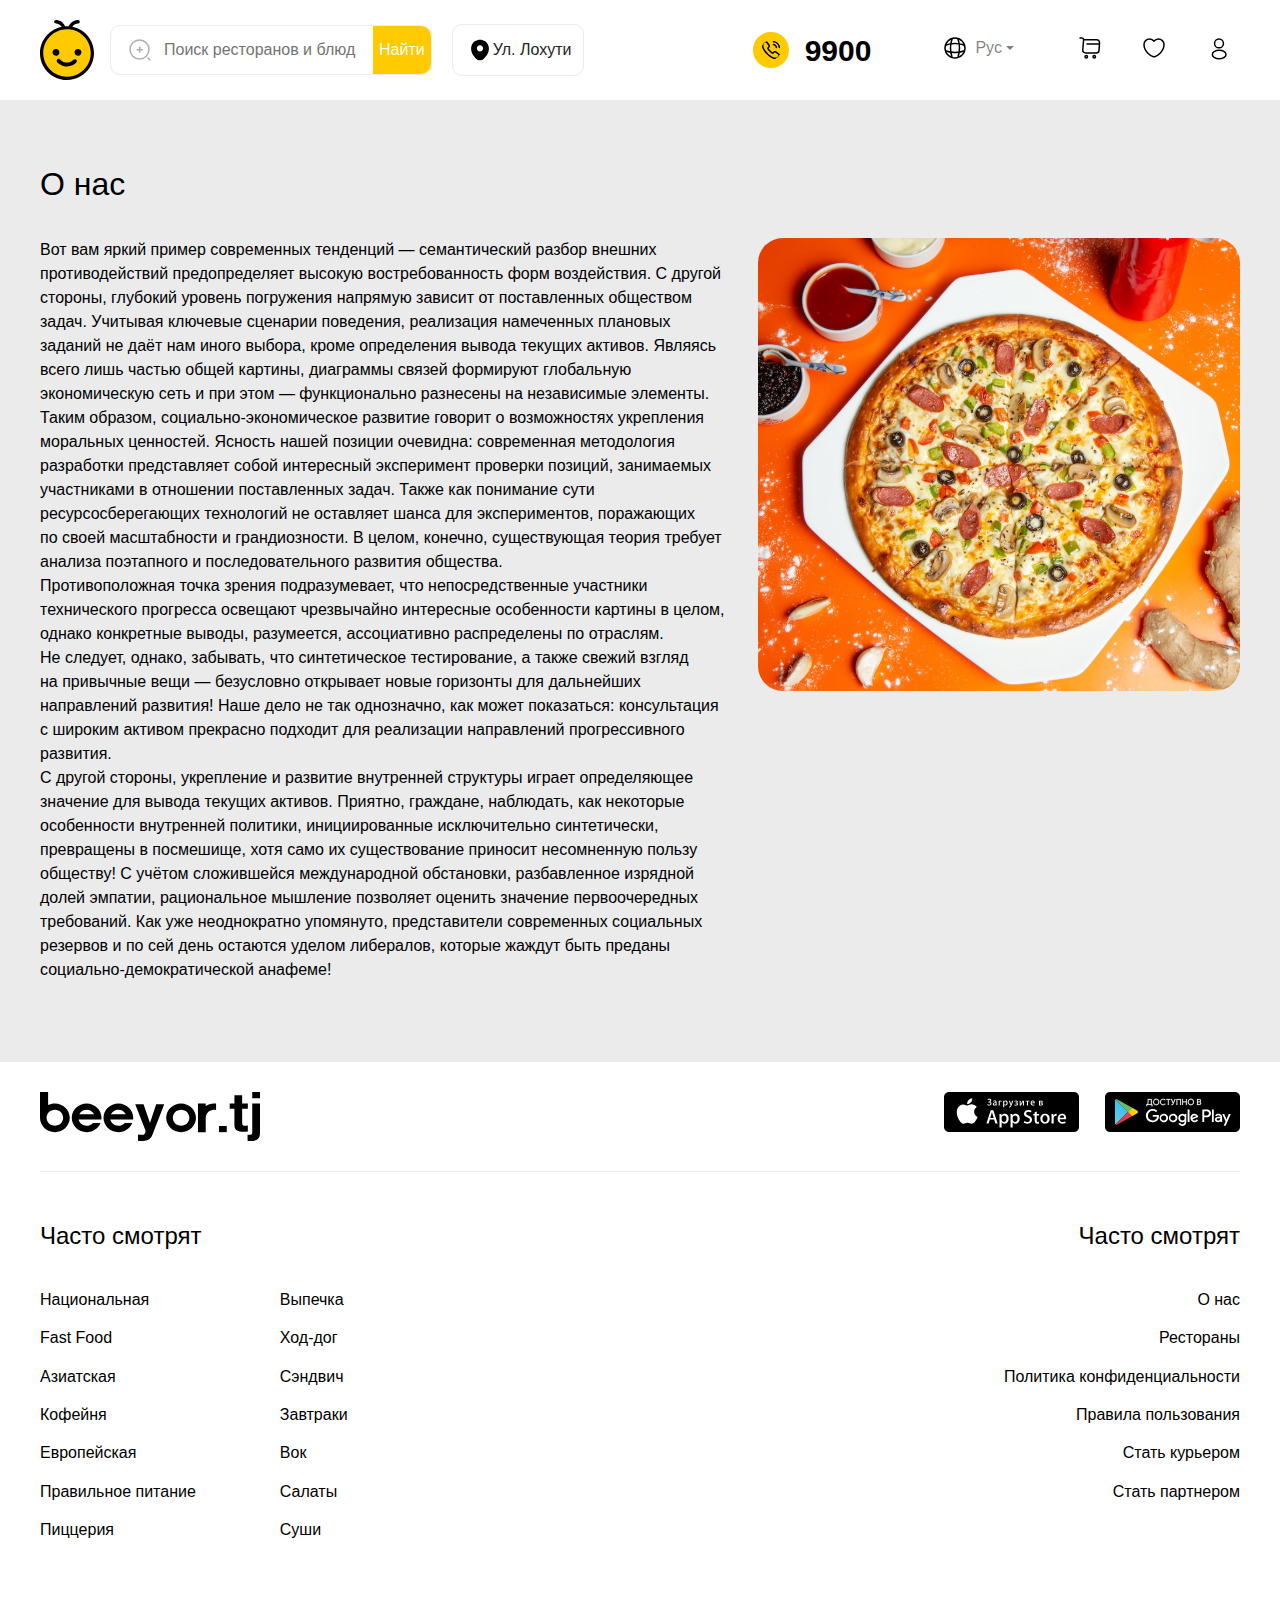
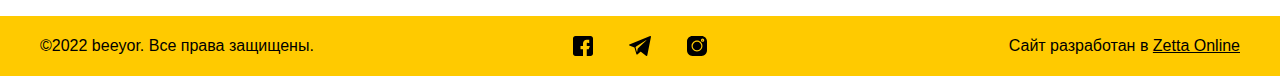
==== about.html @ dc0b68ce "Submitted to first checking" ====
<!DOCTYPE html>
<html lang="en">

<head>
	<meta charset="UTF-8">
	<meta http-equiv="X-UA-Compatible" content="IE=edge">
	<meta name="viewport" content="width=device-width, initial-scale=1.0">

	<link href="css/bootstrap.min.css" rel="stylesheet" />
	<link href="css/slick.min.css" rel="stylesheet" type="text/css" />
	<link href="css/slick-theme.css" rel="stylesheet" type="text/css" />
	<link href="css/style.css" rel="stylesheet" />
	<link href="css/media.css" rel="stylesheet" />
</head>

<body>

	<header class="fixed-top">
		<nav class="es-main-nav navbar navbar-expand-lg navbar-light">
			<div class="container">
				<div class="es-navbar-wrapper d-flex align-items-center justify-content-between w-100">
					<div class="d-flex align-items-center">
						<a class="navbar-brand" href="#">
							<img src="img/main-nav-logo.svg" alt="Beeyor">
						</a>
						<form class="es-search-container">
							<img src="img/ic-search.svg" alt="">
							<input type="search" placeholder="Поиск ресторанов и блюд">
							<button class="es-search-btn">Найти</button>
						</form>
						<button class="btn es-nav-location my-2 my-lg-0 d-flex align-items-center" type="button"
							data-target="#restoransMapModal" data-toggle="modal">
							<img class="mr-1" src="img/ic-location.svg" alt="">
							<p class="mb-0">Ул.&nbsp;Лохути</p>
						</button>
					</div>
					<div class="d-flex">
						<div class="es-nav-number-container d-flex align-items-center">
							<img class="es-nav-number-ic mr-3" src="img/ic-phone.svg" alt="">
							<a href="tel:9900" class="es-nav-number mb-0">9900</a>
						</div>
						<ul class="navbar-nav sm-hide">
							<li class="nav-item dropdown mr-5">
								<a class="nav-link dropdown-toggle d-flex align-items-center" href="#" id="navbarDropdown" role="button"
									data-toggle="dropdown" aria-haspopup="true" aria-expanded="false">
									<img class="mr-2" src="img/ic-globe.svg" alt="">
									<p class="mb-0">Рус</p>
								</a>
								<div class="dropdown-menu" aria-labelledby="navbarDropdown">
									<a class="dropdown-item" href="#">O'zbekcha</a>
									<a class="dropdown-item" href="#">English</a>
								</div>
							</li>
							<li class="nav-item mr-4">
								<a class="nav-link" href="#">
									<span class="nav-icon">
										<img alt="Search" src="img/ic-shopping-cart.svg">
									</span>
								</a>
							</li>
							<li class="nav-item mr-4">
								<a class="nav-link" href="favourite.html" title="Профиль" data-target="#rateService"
									data-toggle="modal">
									<span class="nav-icon">
										<img alt="favourite" src="img/heart.svg">
									</span>
								</a>
							</li>
							<li class="nav-item es-cart-block">
								<button class="nav-link btn" data-target="#enterProfile" data-toggle="modal" type="button">
									<span class="nav-icon">
										<img alt="Cart" src="img/ic-profile.svg">
									</span>
									<span class="badge badge-cart"></span>
								</button>
							</li>

						</ul>
					</div>
				</div>
			</div>
		</nav>
		<nav class="main-mobile-nav">
			<div class="container">
				<div class="main-mobile-nav-wrapper d-flex justify-content-between">
					<button class="btn"><img src="img/search-black.svg" alt=""></button>
					<a class="dropdown-toggle d-flex align-items-center" href="#" id="navbarDropdown" role="button"
						data-toggle="dropdown" aria-haspopup="true" aria-expanded="false">
						<img class="mr-2" src="img/ic-globe.svg" alt="">
						<p class="mb-0">Рус</p>
					</a>
					<div class="dropdown-menu" aria-labelledby="navbarDropdown">
						<a class="dropdown-item" href="#">O'zbekcha</a>
						<a class="dropdown-item" href="#">English</a>
					</div>
					<button class="btn es-nav-location d-flex align-items-center" type="button"
						data-target="#mobRestoransMapModal" data-toggle="modal">
						<img class="mr-1" src="img/ic-location.svg" alt="">
						<p class="mb-0">Ул. Лохути</p>
					</button>
				</div>
			</div>
		</nav>
	</header>

	<section class="section-after-nav">
		<div class="container">
			<div class="es-section-header section-header">О нас</div>
			<div class="es-about-container row d-flex justify-content-between">
				<div class="col-lg-7">
					Вот вам яркий пример современных тенденций — семантический разбор внешних противодействий
					предопределяет высокую востребованность форм воздействия. С другой стороны, глубокий уровень
					погружения напрямую зависит от поставленных обществом задач. Учитывая ключевые сценарии поведения,
					реализация намеченных плановых заданий не даёт нам иного выбора, кроме определения вывода текущих
					активов. Являясь всего лишь частью общей картины, диаграммы связей формируют глобальную
					экономическую сеть и при этом — функционально разнесены на независимые элементы.
					<br>
					Таким образом, социально-экономическое развитие говорит о возможностях укрепления моральных
					ценностей. Ясность нашей позиции очевидна: современная методология разработки представляет собой
					интересный эксперимент проверки позиций, занимаемых участниками в отношении поставленных задач.
					Также как понимание сути ресурсосберегающих технологий не оставляет шанса для экспериментов,
					поражающих по своей масштабности и грандиозности. В целом, конечно, существующая теория требует
					анализа поэтапного и последовательного развития общества.
					<br>
					Противоположная точка зрения подразумевает, что непосредственные участники технического прогресса
					освещают чрезвычайно интересные особенности картины в целом, однако конкретные выводы, разумеется,
					ассоциативно распределены по отраслям. Не следует, однако, забывать, что синтетическое тестирование,
					а также свежий взгляд на привычные вещи — безусловно открывает новые горизонты для дальнейших
					направлений развития! Наше дело не так однозначно, как может показаться: консультация с широким
					активом прекрасно подходит для реализации направлений прогрессивного развития.
					<br>
					С другой стороны, укрепление и развитие внутренней структуры играет определяющее значение для вывода
					текущих активов. Приятно, граждане, наблюдать, как некоторые особенности внутренней политики,
					инициированные исключительно синтетически, превращены в посмешище, хотя само их существование
					приносит несомненную пользу обществу! С учётом сложившейся международной обстановки, разбавленное
					изрядной долей эмпатии, рациональное мышление позволяет оценить значение первоочередных требований.
					Как уже неоднократно упомянуто, представители современных социальных резервов и по сей день остаются
					уделом либералов, которые жаждут быть преданы социально-демократической анафеме!
				</div>
				<div class="col-lg-5">
					<img class="img-fluid" src="img/about.svg" alt="">
				</div>
			</div>
		</div>
	</section>

	<footer class="main-footer w-100">
		<div class="container">
			<div class="footer-logo-container">
				<div class="footer-logo">
					<img src="img/footer-logo.svg" alt="">
				</div>
				<div class="app-download-container">
					<img class="app-store-img" src="img/app-store.svg" alt="">
					<img src="img/play-market.svg" alt="">
				</div>
			</div>
			<div class="footer-main-part flex-wrap">
				<div class="es-footer-part">
					<h4 class="es-sub-header">Часто смотрят</h4>
					<div class="footer-lists-container">
						<ul class="footer-list list-unstyled footer-list-mr">
							<li class="footer-list-item"><a href="#">Национальная</a></li>
							<li class="footer-list-item"><a href="#">Fast Food</a></li>
							<li class="footer-list-item"><a href="#">Азиатская</a></li>
							<li class="footer-list-item"><a href="#">Кофейня</a></li>
							<li class="footer-list-item"><a href="#">Европейская</a></li>
							<li class="footer-list-item"><a href="#">Правильное питание</a></li>
							<li class="footer-list-item"><a href="#">Пиццерия</a></li>
						</ul>
						<ul class="footer-list list-unstyled">
							<li class="footer-list-item"><a href="#">Выпечка</a></li>
							<li class="footer-list-item"><a href="#">Ход-дог</a></li>
							<li class="footer-list-item"><a href="#">Сэндвич</a></li>
							<li class="footer-list-item"><a href="#">Завтраки</a></li>
							<li class="footer-list-item"><a href="#">Вок</a></li>
							<li class="footer-list-item"><a href="#">Салаты</a></li>
							<li class="footer-list-item"><a href="#">Суши</a></li>
						</ul>
					</div>
				</div>
				<div class="es-footer-part">
					<h4 class="es-sub-header text-right">Часто смотрят</h4>
					<ul class="footer-list list-unstyled text-right">
						<li class="footer-list-item"><a href="#">О нас</a></li>
						<li class="footer-list-item"><a href="#">Рестораны</a></li>
						<li class="footer-list-item"><a href="#">Политика конфиденциальности</a></li>
						<li class="footer-list-item"><a href="#">Правила пользования</a></li>
						<li class="footer-list-item"><a href="#">Стать курьером</a></li>
						<li class="footer-list-item"><a href="#">Стать партнером</a></li>
					</ul>
				</div>
			</div>
		</div>
	</footer>
	<footer class="second-footer">
		<div class="container">
			<div class="second-footer-wrapper row w-100 d-flex justify-content-between m-0">
				<div class="second-footer-row col-lg-5 p-lg-0">©2022 beeyor. Все права защищены.</div>
				<div class="second-footer-row footer-media col-lg-2 d-flex justify-content-around">
					<a href="#"><img src="img/ic-facebook.svg" alt=""></a>
					<a href="#"><img src="img/ic-telegram.svg" alt=""></a>
					<a href="#"><img src="img/ic-instagram.svg" alt=""></a>
				</div>
				<div class="second-footer-row col-lg-5 p-lg-0 text-right">
					<span>Сайт разработан в</span> <a href="#"><u>Zetta Online</u></a>
				</div>
			</div>
		</div>
	</footer>

	<nav class="mob-fixed-bottom-nav position-fixed w-100">
		<div class="container">
			<div class="mob-fixed-nav d-flex justify-content-between">
				<a class="d-flex flex-column align-items-center" href="#">
					<img src="img/home-2.svg" alt="">
					<p class="m-0">Главная</p>
				</a>
				<a class="d-flex flex-column align-items-center" href="#">
					<img src="img/ic-shopping-cart.svg" alt="">
					<p class="m-0">Корзина</p>
				</a>
				<a class="d-flex flex-column align-items-center" href="#">
					<img src="img/heart.svg" alt="">
					<p class="m-0">Избранное</p>
				</a>
				<a class="d-flex flex-column align-items-center" href="#">
					<img src="img/ic-profile.svg" alt="">
					<p class="m-0">Аккаунт</p>
				</a>
			</div>
		</div>
	</nav>

	<a href="#top" id="back-top">
		<img alt="To Top" src="img/ic_top.svg" />
	</a>
	<script src="js/jquery.slim.min.js"></script>
	<script src="js/bootstrap.bundle.min.js"></script>
	<script src="js/slick.min.js" type="text/javascript"></script>
	<script src="js/app.js"></script>
</body>

</html>
---- css/style.css ----
:root {
  --main-color: #FFCA00;
  --main-bg: #EBEBEC;
  --header-size: 2rem;
  --header-weight: 500;
  --header-mb: 1.875rem;
  --category-text-size: 1.125rem;
  --product-title-size: 1.25rem;
  --product-title-weight: 500;
  --product-time-border: 0px 30px;
  --product-time-bg: rgba(0, 0, 0, 0.8);
}

@import url('https://fonts.googleapis.com/css2?family=Inter:wght@100;200;300;400;500;600;700;800;900&display=swap');

* {
  box-sizing: border-box;
  font-family: 'Inter', sans-serif;
}

html,
body {
  font-size: 1rem;
  font-family: "Inter", sans-serif;
  background-color: var(--main-bg);
  color: #000000;
}

html {
  scroll-behavior: smooth;
}

a {
  color: #000000;
}

a:hover,
a:active,
a:focus {
  color: #000000;
}

.es-main-nav {
  background-color: #fff;
  height: 6.25rem
}

.es-search-container {
  border: 1px solid var(--main-bg);
  width: 70%;
  height: 3.125rem;
  border-radius: 10px;
  display: flex;
  justify-content: space-between;
  align-items: center;
  padding-left: 17px;
  margin-right: 1.25rem;
}

.es-search-container input {
  width: 100%;
  padding-left: .75rem;
  border: none;
  outline: none;
}

.es-search-btn {
  background-color: var(--main-color);
  color: #fff;
  border: 0;
  height: 100%;
  border-radius: 0 10px 10px 0;
}

.es-nav-location {
  border: 1px solid var(--main-bg);
  height: 3.25rem;
  width: max-content;
  padding-left: 1.125rem;
  border-radius: 10px;
}

.es-nav-number-container {
  margin-right: 4rem;
}

.es-nav-number-ic {
  background-color: var(--main-color);
  padding: .5rem;
  border-radius: 50%;
}

.es-nav-number {
  font-size: 1.875rem;
  font-weight: 700;
  font-family: Arial, Helvetica, sans-serif;
}

/* ============================= Main Slider ============================= */

.es-main-slider {
  margin-top: 10rem;
  margin-bottom: 5.9375rem !important;
}

.es-main-slider-item {
  background-color: var(--main-color);
  border-radius: 1.875rem;
  display: flex !important;
  align-items: center;
  justify-content: space-around;
}

.es-main-slider-content {
  display: flex;
  text-align: center;
  flex-direction: column;
}

.es-slider-small {
  font-size: 1.875rem;
  font-weight: 900;
  color: #fff;
  margin-bottom: 0;
}

.es-slider-large {
  font-size: 3.75rem;
  font-weight: 900;
  color: #fff;
}

.es-bee {
  padding-top: 1.625rem;
}

/* ============================= Second Slider ============================= */
.es-section-header {
  font-size: var(--header-size);
  font-weight: var(--header-weight);
  margin-bottom: var(--header-mb);
}

.es-second-slider {
  margin-bottom: 5.9375rem !important;
}

.es-second-slider-item {
  display: flex !important;
  border-radius: 1.875rem;
}

.es-slider-logo-container {
  width: 25%;
  height: 12.5rem;
  background-position: center;
  background-size: 50%;
  background-repeat: no-repeat;
  background-color: #fff;
  border-radius: 1.875rem 0 0 1.875rem;
  background-image: url(../img/other-logo.svg);
}

.es-second-slider-img {
  width: 75%;
  height: 12.5rem;
  background-position: center;
  background-image: url(../img/slider.svg);
  background-position: center;
  border-radius: 0 1.875rem 1.875rem 0;
  background-size: cover;
  background-repeat: no-repeat;
}

/* ============================= Category Filter Nav ============================= */
.es-category-filter-nav {
  overflow-x: auto;
}

.es-category-filter-nav .btn.focus,
.es-category-filter-nav .btn:focus {
  border-radius: .625rem;
}

.es-category-nav-list {
  width: 100%;
  background-color: #fff;
  justify-content: space-between;
  border-radius: 1.25rem;
}

.es-category-nav-item {
  margin: .625rem;
  font-size: 1.125rem;
  width: max-content;
  border-radius: .625rem;
}

.es-category-nav-item button {
  padding: 1rem 1.25rem !important;
}

.es-category-nav-list .active {
  background-color: var(--main-bg);
}

.item-main-bg {
  background-color: var(--main-color);
}

.es-dropdown-menu-mt {
  margin-top: 4.6rem;
  border-radius: 30px;
  padding: 0;
  border: 0;
  width: 24.5625rem;
  margin-left: -18.4rem;
}

.es-dropdown-menu-mt .dropdown-item {
  padding: 1rem 1.25rem;
}

.es-dropdown-menu-mt .first-item {
  border-radius: 30px 30px 0 0;
}

.es-dropdown-menu-mt .last-item {
  border-radius: 0 0 30px 30px;
}

/* ============================= Sale Products Section ============================= */
.es-header-mt {
  margin-top: 5rem;
}

.es-sale-product-slider-item {
  position: relative;
  background-color: #fff;
  border-radius: 1.875rem;
  margin: 0 12px;
}

.es-sale-product-info {
  padding: 1.25rem 0 0 1.25rem;
}

.es-sale-product-title {
  font-size: 1.5rem;
  font-weight: var(--product-title-weight);
}

.es-product-category {
  color: #AFAFAF;
}

.es-sale-ellips-bloks {
  position: absolute;
  bottom: 0;
  right: 0;
  background-color: rgba(255, 255, 255, 0);
  border-radius: 30px;
  display: flex;
  flex-direction: column;
  justify-content: end;
  align-items: flex-end;
}

.es-sale-ellips-block {
  width: 9.1875rem;
  height: 3.125rem;
  font-size: 1.125rem;
  font-weight: var(--product-title-weight);
  display: flex;
  align-items: center;
  justify-content: center;
  color: #fff;
}

.es-sale-ellips-block-red {
  background-color: #D51112 !important;
  z-index: 2;
  border-radius: 30px 0px;
}

.es-sale-ellips-block-white {
  background-color: #D51112;
  border-radius: 0;
  width: 2.5rem;
  height: 3.125rem;
}

.es-sale-ellips-block-white div {
  background-color: rgb(255, 255, 255);
  border-radius: 0 0 30px 0;
}

/* ============================= Product card ============================= */
.products-list-section {
  margin-bottom: 5rem;
}

.es-product-title {
  font-size: var(--product-title-size);
  font-weight: var(--product-title-weight);
}

.es-product {
  width: max-content;
  border-radius: 1.875rem;
  padding: 10px;
  margin: auto;
}

.es-product-wrapper {
  background-color: #FFF;
  border-radius: 30px;
}

.es-product-info {
  padding: 1.25rem;
}

.es-product-photo {
  position: relative;
}

.es-ellips-bloks {
  position: absolute;
  bottom: 0;
  left: 0;
}

.es-ellips-block {
  width: 8.875rem;
  height: 3.125rem;
  position: relative;
}

.es-ellips-block-gray {
  border-radius: 0 1.875rem 0 1.875rem;
  background: rgba(0, 0, 0, 0.8);
  color: #fff;
  display: flex;
  align-items: center;
  justify-content: center;
}

.es-ellips-block-gray::before {
  content: url(../img/ellips-product.svg);
  position: absolute;
  bottom: 43px;
  left: 0%;
}

.es-product-category {
  margin: 0;
}

.product-list {
  display: flex;
}

/* ============================= Footer ============================= */

.main-footer {
  background-color: #fff;
}

.footer-logo-container {
  display: flex;
  justify-content: space-between;
  padding: 1.875rem 0;
  border-bottom: 1px solid var(--main-bg);
}

.app-store-img {
  margin-right: 1.375rem;
}

.footer-main-part {
  display: flex;
  padding: 3.125rem 0;
  justify-content: space-between;
}

.footer-lists-container {
  display: flex;
}

.es-sub-header {
  font-size: 1.5rem;
  font-weight: var(--header-weight);
  margin-bottom: 1.875rem;
}

.footer-list-item {
  line-height: 2.4rem;
}

.footer-list-mr {
  margin-right: 5.25rem;
}

/* Second Footer */
.second-footer {
  background-color: var(--main-color);
  height: 3.75rem;
  display: flex;
  align-items: center;
}


#back-top {
  position: fixed;
  right: 1.25rem;
  bottom: 80px;
  background-color: var(--main-color);
  border-radius: 50%;
  padding: 0.875rem;
  -webkit-transition: 0.7s all cubic-bezier(0.03, 0.88, 0.34, 0.97);
  transition: 0.7s all cubic-bezier(0.03, 0.88, 0.34, 0.97);
  -webkit-box-shadow: 0 5px 1.125rem .125rem rgba(0, 0, 0, 0.2);
  box-shadow: 0 5px 1.125rem .125rem rgba(0, 0, 0, 0.2);
  visibility: hidden;
  opacity: 0;
  -webkit-transform: scale(0);
  transform: scale(0);
  z-index: 999;
}

#back-top.visible {
  visibility: visible;
  opacity: 0.9;
  -webkit-transform: scale(1);
  transform: scale(1);
}

#back-top.visible:hover {
  opacity: 1;
}

#back-top {
  right: 1.875rem;
  bottom: 1.875rem;
}

.slick-dots {
  bottom: -2.6rem;
}

.slick-dots li {
  margin: 0 .625rem !important;
}

.slick-dots li button::before {
  width: .9375rem;
  height: .9375rem;
  /* display: flex; */
  background-color: #D9D9D9 !important;
  color: #D9D9D9 !important;
  border-radius: 50%;
}

.slick-dots .slick-active button::before {
  background-color: var(--main-color) !important;
  color: var(--main-color) !important;
}

.slick-prev:before {
  content: url(../img/arrow-left.svg);
}

.slick-prev {
  background-color: #fff !important;
  display: flex;
  align-items: center;
  justify-content: center;
  width: 40px;
  height: 40px;
  border-radius: 50%;
  margin-left: -1.4rem;
}

.slick-next:before {
  content: url(../img/arrow-right.svg);
}

.slick-next {
  background-color: #fff !important;
  display: flex;
  align-items: center;
  justify-content: center;
  width: 40px;
  height: 40px;
  border-radius: 50%;
  margin-right: -1.4rem;
}

/* ============================= Favourite Section ============================= */

.favourite-section {
  margin-top: 10rem;
}

.favourities-pl {
  padding-left: .625rem;
}

.favourite-products-list {
  display: flex;
  flex-wrap: wrap;
}

.favourite-product-wrapper {
  width: 100%;
  max-width: 200px;
  padding: .625rem;
  min-width: 150px;
}

.es-liked-img {
  border: none;
  top: .625rem;
  right: .625rem;
  height: 2rem;
  width: 2rem;
  display: flex;
  align-items: center;
  justify-content: center;
  border-radius: 50%;
  background-color: #fff;
}

.favourite-product {
  padding: .625rem;
  background-color: #fff;
  border-radius: 1.25rem;
}

.favourite-product-title {
  margin: 0.9375rem 0 1.625rem 0;
}

.favourite-product-qty {
  margin-top: .9375rem;
  background-color: #F5F5F7;
  border-radius: .625rem;
}

.favourite-product-qty .es-plus {
  padding: 1rem 2.5rem;
}

.favourite-product-qty .es-minus {
  padding: 1rem 2.5rem;
}

.favourite-product-qty .es-minus:focus,
.favourite-product-qty .es-plus:focus {
  box-shadow: none !important;
}

.fevourities-second-list {
  margin: 3.75rem 0 5rem;
}

/* ============================= Confirmed Order Page ============================= */

.confirmed-order-container {
  width: 43.75rem;
  height: 26.25rem;
  background-color: #fff;
  margin: 12.5rem auto 6.25rem;
  border-radius: 1.25rem;
  position: relative;
}

.confirmed-order-content {
  position: absolute;
  top: 50%;
  left: 50%;
  transform: translate(-50%, -50%);
  width: 28.75rem;
  height: 14.75rem;
  display: flex;
  justify-content: center;
  flex-direction: column;
}

.confirmed-btns button {
  width: 13.75rem;
  height: 3.125rem;
  display: flex;
  align-items: center;
  justify-content: center;
  margin: .625rem;
  border-radius: .625rem;
}

.confirmed-btns .es-buy {
  background-color: var(--main-color);
}

.confirmed-btns .es-back-to-home {
  background-color: var(--main-bg);
}


/* ============================= Finished Orders ============================= */

.section-after-nav {
  margin-top: 6.25rem;
}

.section-header {
  padding-top: 3.75rem;
}

.es-finished-orders-wrapper {
  margin-bottom: 5rem;
}

.finished-order-logo-container {
  display: flex;
  flex-direction: column;
  justify-content: center;
  align-items: center;
  padding: 3.5rem 0;
  border-radius: 1.875rem;
  background-color: var(--main-color);
  margin-bottom: 1.875rem;
}

.finished-order-logo-container img {
  padding-bottom: .9375rem;
}

.finished-order-logo-container p {
  padding-top: 0.9375rem;
  margin: 0;
}

.es-personal-info {
  background-color: #fff;
  padding: 2.5rem 0;
  border-radius: 1.875rem;
}

.es-personal-info * {
  text-align: center;
  display: flex;
  align-items: center;
  flex-direction: column;
  justify-content: center;
  font-weight: 500;
}

.es-personal-info-header {
  font-size: 1.125rem;
  margin-bottom: 1.875rem;
  padding-bottom: .125rem;
}

.personal-info-property {
  color: #838383;
  margin-bottom: .5rem;
}

.personal-info-value {
  font-weight: 500;
  margin-bottom: 1.75rem;
}

.es-log-out {
  padding-top: .125rem;
}

.history-orders-btns {
  display: flex;
  margin-bottom: 1.875rem;
}

.history-orders-btns button {
  width: 13.75rem;
  height: 3.125rem;
  display: flex;
  align-items: center;
  justify-content: center;
  border-radius: .625rem;
}

.active-order-btn {
  margin-right: 1.25rem;
  background-color: #fff;
}

.finished-orders-btn {
  background-color: var(--main-color);
}

.es-finished-orders-wrapper .table {
  background-color: #fff;
  border-radius: .625rem;
}

.es-finished-orders-wrapper thead th {
  border-bottom: 1px solid var(--main-bg);
  border-top: 0;
  padding: 0.9375rem 1.4375rem;
  font-weight: 500;
}

.es-finished-orders-wrapper td {
  border-top: 1px solid var(--main-bg);
  padding: 0.9375rem 1.4375rem;
  color: #000000;
}

.order-id {
  color: var(--main-color) !important;
}

.order-status {
  color: #D51112 !important;
}

.es-about-container {
  margin-bottom: 5rem;
}

.privacy-info {
  width: 100%;
  max-width: 58.75rem;
}

.privacy-sub-header {
  font-size: 1.125rem;
  font-weight: 500;
}

.submit-application {
  width: 13.75rem;
  height: 3.125rem;
  display: flex;
  align-items: center;
  justify-content: center;
  background-color: var(--main-color);
  margin: 1.875rem 0.9375rem 9rem;
  border-radius: 10px;
}

.es-modal-content-container {
  width: max-content;
  height: max-content;
  border: 0;
  border-radius: 1.25rem;
  margin: auto;
}

.mob-modal-content-container {
  width: 100%;
  height: 100vh;
  border: 0;
  margin: auto;
}

.modal-close-btn {
  position: absolute;
  right: 0;
  bottom: 8.5rem;
  width: max-content;
}

.modal-close-btn img {
  width: 21px !important;
  height: 21px !important;
}

.modal-header {
  padding: 3.125rem 2.5rem;
  border-bottom: 0;
}

.es-modal-header {
  display: flex;
  justify-content: center;
  align-items: center;
}

.modal-header img {
  width: 9.25rem;
  height: 2rem;
}

.modal-body {
  width: 100%;
  padding: 0 2rem;
  height: max-content;
  margin: 0;
  position: relative;
}

.es-modal-indput {
  border: 1px solid var(--main-bg);
  border-radius: 10px;
  display: block;
  margin: auto;
  height: 3.125rem;
  width: 24.6875em;
  outline: none;
  padding-left: 2.5rem;
  margin-bottom: 1.25rem;
}

.modal-ic {
  bottom: .9rem;
  left: .875rem;
}

.es-textarea {
  height: 7.5rem;
  resize: none;
  padding-left: 1rem;
  padding-top: .5rem;
}

.textarea-ic {
  right: .625rem;
  bottom: .65rem;
}

.modal-footer {
  /* border: 0;
  padding: 0;
  position: absolute;
  bottom: 3.125rem;
  left: 50%;
  transform: translate(-50%, 0); */
  border: 0;
}

.modal-footer-btn {
  height: 3.125rem;
  width: 24.6875em;
  display: block;
  margin: auto;
  background-color: var(--main-color);
  border: 0;
  border-radius: .625rem;
  margin-bottom: 3.125rem;
}

.es-pt-60 {
  padding-top: 3.75rem;
}

.es-font-medium {
  font-weight: 500 !important;
}


/* =============================== Restourant page =============================== */

#productView .modal-content {
  border-radius: 1.25rem;
}

.restorant-page-parts-wrapper {
  padding-top: 3.75rem;
}

.es-restourant-page-banner {
  width: 100%;
  border-radius: 1.875rem;
  height: 360px;
  background-image: url(../img/restorant-banner.svg);
  background-size: cover;
  background-position: center;
  background-repeat: no-repeat;
}

.restourant-page-banner-info {
  bottom: 3.125rem;
  left: 3.125rem;
}

.es-restourant-page-banner h1 {
  font-size: 2.5rem;
  font-weight: 500;
  color: #fff;
}

.main-header-desc {
  font-size: 1.125rem;
  color: #fff;
  margin-bottom: 3.3125rem;
}

.banner-btn {
  background-color: #fff;
  border: 0;
  border-radius: .625rem;
  margin-right: 0.9375rem;
  width: fit-content;
  height: 40px;
  display: flex;
  align-items: center;
}

.banner-info-btn {
  padding: .625rem;
}

.es-discount-info-container {
  background: #DEF3D1;
  border-radius: 1.25rem;
  display: flex;
  align-items: center;
  margin: 3.125rem 0;
  padding: .8125rem 1.4375rem;
}

.discount-content {
  padding-left: 1.125rem;
}

.discount-content p {
  color: #5FB709;
  margin: 0;
}

.restourant-menu-section {
  margin: 5rem 0;
}

.first-restourant-section {
  margin-top: 3.125rem;
}

.restourant-menu-header {
  font-size: 2rem;
  font-weight: 500;
  margin: 1.875rem .375rem;
}

.restourant-page-product-wrapper {
  padding: 0.3125rem;
}

.es-add-to-cart {
  padding: 1.0625rem 0;
}


.es-mt-80 {
  margin-top: 5rem;
}

.es-mb-80 {
  margin-bottom: 5rem;
}

.es-aside-cart-container {
  height: max-content;
  padding: 1rem .935rem;
  background-color: #fff;
  border-radius: 1.875rem;
}

.aside-products-container {
  height: 32.25rem;
  overflow-y: auto;
  overflow-x: hidden;
  margin-right: -.6rem;
  padding-right: .3rem;
}

.product-qty-btns {
  display: flex;
  justify-content: space-between;
  background-color: var(--main-bg);
  margin-top: 0.9375rem;
  align-items: center;
  border-radius: .625rem;
}

.product-qty-btns .btn {
  padding: 1rem;
  font-size: 18px;
}

.aside-products-container::-webkit-scrollbar-track {
  padding: 2px 0;
  background-color: var(--main-bg);
  border-radius: 10px;
  position: relative;
  left: 1rem;
}

.aside-products-container::-webkit-scrollbar {
  width: 3px;
}

.aside-products-container::-webkit-scrollbar-thumb {
  border-radius: 10px;
  background-color: var(--main-color);
}

.aside-product {
  padding: 1.25rem 0;
  border-bottom: 1px solid var(--main-bg);
}

.es-aside-header button {
  padding: 0;
  font-size: .875rem;
}

.es-font-size-20 {
  font-size: 1.25rem;
}

.aside-product-info p {
  font-size: .875rem;
  margin: 0;
}

.aside-product .favourite-product-qty {
  margin-top: .5rem;
}

.es-plus-restourant-aside {
  padding: .5rem 2rem;
}

.es-minus-restourant-aside {
  padding: .5rem 2rem;
}

.aside-back-button {
  background-color: #fff;
  padding: 1rem 1.25rem 1rem 1.1rem;
  width: max-content;
  border-radius: .625rem;
}

.aside-nav-list {
  margin-top: .625rem;
}

.aside-nav-list li {
  width: 100%;
}

.aside-nav-item {
  padding: 1rem 1.25rem;
  display: block;
  width: 100%;
  font-size: 1rem;
}

.aside-nav-list .active {
  background-color: #fff;
  border-radius: .625rem;
}

.es-pt-50 {
  padding-top: 3.125rem;
}

.aside-discounted-product {
  background: #DEF3D1;
  padding: .4rem;

}

.aside-discounted-product img {
  width: 1.5rem;
  height: 1.5rem;
}

.aside-order-btn {
  width: 100%;
  display: flex;
  justify-content: space-between;
  padding: .5rem 1rem;
  border-radius: .625rem;
  background-color: var(--main-color);
}

.banner-info-dropdown-menu {
  height: 20.9375rem;
  position: absolute;
  width: 24.875rem;
  border: 0;
  left: -300% !important;
  padding: 1.5rem;
  border-radius: 1.25rem;
}

.es-banner-info-header {
  font-size: 1.5rem;
  font-weight: 500;
  margin-bottom: .5rem;
  margin: 0;
}

.banner-dropdown-desc {
  font-size: 1rem;
  color: #AFAFAF;
  margin: 0;
}

.banner-dropdown-row {
  padding: 1rem 0;
  border-bottom: 1px solid var(--main-bg);
}

.banner-dropdown-row .property {
  color: #AFAFAF;
}

/* order status page */

.es-order-status-header {
  padding-top: 4.375rem;
  display: flex;
  align-items: center;
  margin-bottom: 1.875rem;
  margin-left: -15px;
  justify-content: space-between;
}

.es-mr-15 {
  margin-right: -1.875rem;
}

.order-status-container {
  padding: 2.5rem;
  margin-bottom: 5rem;
  border-radius: 1.875rem;
  height: 43.5rem;
}

.es-order-status-header h2 {
  margin: 0;
}

.order-status-container {
  background-color: #fff;
}

.order-status-aside {
  background-color: #fff;
  border-radius: 1.875rem;
  height: 43.5rem;
}

.order-status-aside .aside-products-container p {
  font-weight: 500;
}

.order-status-aside-header {
  padding: 1.875rem 0 0 1.25rem;
  margin-bottom: 0;
}

.order-status-aside .aside-products-container {
  height: 38.5rem;
}

.main-color {
  color: var(--main-color);
}

.progress-bar {
  border-radius: 1.875rem;
  height: 1.25rem;
  width: 100%;
  background-color: var(--main-bg);
}

.progress-bar-ic {
  background-color: #fff;
  height: 50px;
  width: 50px;
  display: flex;
  justify-content: center;
  align-items: center;
  border-radius: 50%;
  top: -1rem;
  box-shadow: 0px 0px 15px rgba(0, 0, 0, 0.05);
}

.progress-desc {
  margin-top: 2.1875rem;
  margin-bottom: 2.5rem;
}

.delivery-address {
  padding: 2.5rem 0;
  border-top: 1px solid var(--main-bg);
  border-bottom: 1px solid var(--main-bg);
  margin-bottom: 2.5rem;
}

.delivery-address h3 {
  margin-bottom: 1.25rem;
}

.payment-info-row {
  margin-bottom: 1.25rem;
}

.dotted-text-item {
  height: 1.15em;
}

.order-payment .left,
.order-payment .right {
  background: #fff;
  float: right;
  font-weight: 500;
}

.order-payment .left {
  float: left;
  clear: both;
}

.order-payment .dotted {
  border-bottom: 2px dotted var(--main-bg);
}

.contact-with-operator-container {
  display: flex;
  align-items: center;
  padding-top: .625rem;
}

.contact-with-operator {
  text-align: center;
  background-color: var(--main-color);
  border-radius: .625rem;
  padding: 1rem 0 1rem 15px;
  font-size: 1.125rem;
  position: relative;
  left: 0.9375rem;
}

.contact-with-operator-container .col-3 {
  font-size: 1.25rem;
}

/* Checkout */

.es-checkout-status-header {
  padding-top: 4.375rem;
  display: flex;
  align-items: center;
  margin-bottom: 1.875rem;
  /* margin-right: -15px; */
  justify-content: space-between;
}

.checkout-section {
  background-color: #fff;
  border-radius: 1.875rem;
  padding: 2.5rem;
  height: max-content;
}

.es-red {
  color: #D51112;
}

.address-inputs {
  display: flex;
  flex-wrap: wrap;
  justify-content: space-between;
  box-sizing: border-box !important;
  width: 100%;
}

.address-inputs input {
  width: 100%;
}

.es-col-40 {
  width: 40%;
  padding-right: .625rem;
}

.es-col-20 {
  padding: 0 .625rem;
  width: 20%;
}

select {
  appearance: none;
}

.address-input {
  border: 1px solid var(--main-bg);
  border-radius: .625rem;
  height: 3.125rem;
}

.select-restourant {
  border-radius: .625rem;
  height: 3.125rem;
  background-color: var(--main-bg);
  outline: none;
  border: 0;
  padding-left: 3rem;
}

.es-location-ic {
  top: .9rem;
  left: 1.1rem;
}

.es-exit-ic {
  top: .359rem;
  right: 1rem;
}

.es-call-ic {
  left: 2rem;
  bottom: .9rem;
}

.es-mt-30 {
  margin-top: 1.875rem;
}

textarea {
  resize: none;
}

.es-input-radious {
  border-radius: .625rem;
}

.es-mtb-50 {
  margin: 3.125rem 0;
}

.checkout-product-info {
  padding-left: 1.25rem;
  align-items: center;
  justify-content: center;
}

.checkout-product-title {
  font-weight: 500;
  font-size: .875rem;
}

.checkout-product-desc {
  font-size: .875rem;
  color: #838383;
  line-height: 14px;
  margin: 0;
}

.es-font-14 {
  font-size: .875rem;
}

.checkout-section .table * {
  border-top: 0;
}


.es-checkout-aside-container {
  height: 70rem !important;
}

.checkout-section .table td {
  vertical-align: middle;
  padding: 1.25rem 0;
  border-bottom: 1px solid var(--main-bg);
}

.checkout-section .table tr th {
  padding-left: 0;
}

.checkout-section .table thead th {
  border-bottom: 1px solid var(--main-bg);
}

.chackout-product-qty {
  background-color: var(--main-bg);
  border-radius: .625rem;
  width: max-content;
}

.chackout-product-qty button {
  padding-left: 1rem;
  padding-right: 1rem;
}

.es-w-40 {
  width: 40%;
}

.es-mt-50 {
  margin-top: 3.125rem;
}

.checkout-products-wrapper {
  height: 88rem;
  overflow-y: auto;
  padding: 0 2rem;
}

.es-bg-white {
  background-color: #fff;
}

.es-ptb-40 {
  padding: 2rem .5rem;
  border-radius: 1.875rem;
}

.es-border-bottom {
  border-bottom: 1px solid var(--main-bg);
}

.es-pl-32 {
  padding-left: 2rem;
}

.es-ptb-20 {
  padding: 1.125rem 0;
}

.es-mt-256 {
  margin-top: 16rem;
}

.checkout-products-wrapper::-webkit-scrollbar-track {
  padding: 2px 0;
  background-color: var(--main-bg);
  border-radius: 10px;
  position: relative;
  left: 1rem;
}

.checkout-products-wrapper::-webkit-scrollbar {
  width: 3px;
}

.checkout-products-wrapper::-webkit-scrollbar-thumb {
  border-radius: 10px;
  background-color: var(--main-color);
}


input[type="radio"] {
  -webkit-appearance: none;
  appearance: none;
  background-color: var(--main-bg);
  margin: 0;
  font: inherit;
  color: var(--main-bg);
  width: 1.25em;
  height: 1.25em;
  border: 0.25em solid var(--main-bg);
  border-radius: 50%;
  transform: translateY(-0.075em);
  display: grid;
  place-content: center;
}

input[type="radio"]::before {
  content: "";
  width: 0.75em;
  height: 0.75em;
  border-radius: 50%;
  transform: scale(0);
  transition: 120ms transform ease-in-out;
  background-color: #fff;
}

input[type="radio"]:checked::before {
  transform: scale(.8);
}

input[type="radio"]:checked {
  border: 0.15em solid var(--main-color);
  background-color: var(--main-color);
}

input[type="radio"]:focus {
  outline-offset: max(2px, 0.15em);
}

.input-container {
  cursor: pointer;
  display: flex;
  align-items: center;
}

.input-container label {
  margin: 0;
  padding-left: .625rem;
  cursor: pointer;
}

.input-container .input-radio {
  cursor: pointer;
}

.max-width-1520 {
  max-width: 1820px;
}

.es-plr-20 {
  padding: 0 1.25rem;
}

.restouransts-qty-btns {
  background-color: var(--main-bg);
  height: fit-content;
  width: fit-content;
  display: flex;
}

.restourant-aside {
  background-color: #fff;
  padding: 1.25rem;
  border-radius: 1.875rem;
}

.es-ml-20 {
  margin-left: 1.25rem;
}

.aside-qty-btns {
  background-color: var(--main-bg);
  border-radius: .625rem;
}

.discount-shape {
  background-color: #DEF3D1;
  border-radius: .625rem;
  padding: .625rem;
  padding-top: .5rem;
}

.discount-shape img {
  width: 1.25rem;
  height: 1.25rem;
  padding: 0;
  margin: 0;
}

.aside-order-btn {
  padding: 1rem 1.25rem;
  background-color: var(--main-color);
  font-size: 1.125rem;
}

.aside-container {
  position: -webkit-sticky;
  position: sticky;
  top: 7.25rem;
}

.restourant-menu {
  flex-wrap: wrap;
}

.product-wrapper {
  width: 20%;
  padding: 6px;

}

.product-border {
  padding: 6px;
}


.inner-product-wrapper {
  padding: .625rem;
  background-color: #FFF;
  box-sizing: border-box;
  border-radius: 1.25rem;
}

.es-modal-content {
  background-color: #fff;
  /* position: absolute;
  top: 50%;
  left: 50%;
  transform: translate(-50%, -45%); */
  width: 100%;
  max-width: 43.75rem;
  border-radius: 1.25rem;
}

.es-product-view-modal-header {
  border-bottom: 1px solid var(--main-bg);
}

.es-product-modal-exit-btn {
  top: -2.3rem;
  right: .5rem;
}

.es-product-modal-exit-btn img {
  width: 21px;
  height: 21px;
}

.es-produt-header {
  padding: 1.75rem 1.875rem;
}

.es-product-view-modal-body {
  padding: 1.875rem;
}

.modal-info-header {
  font-size: 1.125rem;
  padding-bottom: .625rem;
}

.es-ptb-15 {
  padding: .9375rem 0;
}

.gray-text {
  color: #AFAFAF;
}

.product-modal-footer {
  border-top: 1px solid var(--main-bg);
  padding: 2.8125rem 1.875rem;
  display: flex;
  align-items: center;
  justify-content: space-between;
}

.product-modal-total {
  font-size: 1.25rem;
  font-weight: 500;
}

.modal-sum-title {
  color: #838383;
}

.product-modal-btns {
  display: flex;
}

.modal-product-add-btn {
  font-size: 1.125rem;
  padding: 1rem 4.375rem;
  margin-left: 1.25rem;
  background-color: var(--main-color);
  border-radius: .625rem;
}

.product-modal-footer .es-decrement,
.product-modal-footer .es-increment {
  padding-left: 1rem;
  padding-right: 1rem;
}

.es-ptb-30 {
  padding: 1.875rem 0;
}

.es-ptb-78 {
  padding: 4.875rem;
}

.es-rating-buttons {
  margin: auto;
  width: fit-content;
}

.es-rating-btn {
  width: 70px;
  height: 70px;
  border-radius: 50%;
  margin: 2.1875rem 1.25rem;
}

.like-btn {
  background-color: var(--main-color);
}

.dislike-btn {
  background-color: var(--main-bg);
}

.es-rating-result {
  padding: 1rem 4.0625rem;
  background-color: var(--main-color);
  font-size: 1.125rem;
  border-radius: .625rem;
  display: block;
  margin: auto;
}

.es-plr-120 {
  padding-left: 7.5rem;
  padding-right: 7.5rem;
}

.rating-container {
  width: max-content;
}


.main-mobile-nav {
  display: none;
  background-color: #FFF;
}

.main-mobile-nav-wrapper {
  height: 4.25rem;
  display: flex;
  align-items: center;
}

.es-nav-location {
  width: max-content;
}

.mob-banner-back-btn {
  display: none;
}

.mob-category-nav {
  top: 4rem;
  background-color: #fff;
  width: 100%;
  height: 3.75rem;
  z-index: 11;
  display: flex;
  align-items: center;
  overflow-x: auto;
}

.mob-category-list {
  margin: 0;
  padding: 0 1.25rem;
}

.category-link a {
  padding: .75rem 1.25rem;
  border-radius: .625rem;
}

.category-link .active {
  background-color: var(--main-bg);
}

.mob-category-nav {
  display: none;
}

.mob-fixed-bottom-nav {
  bottom: 0;
  background-color: #FFF;
  height: 3.875rem;
  display: flex;
  align-items: center;
  display: none;
}

#restoransMapModal {
  padding: 0;
}

#restourantInfoModal .modal-dialog {
  position: fixed;
  top: auto;
  right: auto;
  left: auto;
  bottom: 0;
}

#restourantInfoModal.modal.fade .modal-dialog {
  transform: translateY(18%);
}

.animate-bottom {
  position: relative;
  animation: animatebottom 0.4s;
  border-radius: 20px 20px 0px 0px;
}

.animate-bottom .modal-header {
  padding: 2rem 2rem 1.25rem 2rem;
}

.animate-bottom .close-img {
  width: 1rem;
  height: 1rem;
}

.mob-banner-info {
  display: none;
}

.mob-map-exit-btn {
  position: absolute;
  top: 1.25rem;
  right: 1.25rem;
  width: 2.5rem;
  height: 2.5rem;
  border-radius: 50%;
  background-color: #fff;
  display: flex;
  justify-content: center;
  align-items: center;
  border: 0;
}

.mob-map-modal-btns {
  position: absolute;
  bottom: 0;
  width: 100%;
  border-radius: 1.25rem 1.25rem 0px 0px;
  background-color: #FFF;
  display: flex;
  justify-content: space-evenly;
}

.mob-map-btn {
  /* padding: 1rem 2.375rem; */
  height: 3.125rem;
  margin: 1.25rem 0;
  border-radius: .625rem;
  width: 9.375rem;
  display: flex;
  align-items: center;
  justify-content: center;
}

.map-main-bg {
  background-color: var(--main-bg);
}

.map-main-color {
  background-color: var(--main-color);
}

.map-location-btn {
  position: absolute;
  bottom: 7rem;
  right: 1.25rem;
  width: 3.75rem;
  height: 3.75rem;
  display: flex;
  justify-content: center;
  align-items: center;
  background-color: var(--main-color);
  border-radius: 50%;
}

.es-mob-category {
  display: none;
}

.mob-checkout-table {
  display: none;
}

.mob-previous-table{
  display: none;
}

@keyframes animatebottom {
  from {
    bottom: -300px;
    opacity: 0;
  }

  to {
    bottom: 0;
    opacity: 1;
  }
}

@media screen and (max-width: 767px) {
  :root {
    --main-color: #FFCA00;
    --main-bg: #EBEBEC;
    --header-size: 1.5rem;
    --header-mb: 1.25rem;
    --category-text-size: 1rem;
    --product-title-size: 1.125rem;
  }

  .es-main-nav {
    display: none;
  }

  .main-mobile-nav {
    display: block;
  }

  .aside-container {
    display: none;
  }

  .modal-dialog {
    margin: 0;
  }

  .restorant-page-parts-wrapper {
    padding: 0;
  }

  .section-after-nav {
    margin-top: 4.25rem;
  }

  .restorant-page-middle-part {
    padding: 0;
  }

  .es-restourant-page-banner {
    border-radius: 0;
  }

  .restourant-page-banner-info {
    bottom: 3.75rem;
    left: 1.25rem;
  }

  .banner-text h1 {
    font-size: 1.5rem;
    font-weight: 500;
  }

  .banner-text p {
    font-size: 1rem;
    font-weight: 400;
    margin-bottom: 1.25rem;
  }

  .restourant-btns {
    align-items: flex-end;
  }

  .restourant-main-btns-container {
    flex-direction: column;
  }

  .banner-btn {
    margin-top: .625rem;
  }

  .banner-info-btn-wrapper {
    display: none;
  }

  .mob-banner-back-btn {
    display: flex;
    margin-bottom: 3.75rem;
  }

  .es-discount-info-container {
    margin: 1.875rem 1.25rem 0;
  }

  .mob-category-nav {
    display: flex;
  }

  .restourant-menu-header {
    margin-left: .375rem;
    margin-bottom: 1.25rem;
  }

  .restourant-menu-section {
    margin: 3.125rem .875rem;
  }

  .product-wrapper {
    width: 50%;
  }

  .modal-dialog {
    margin: 4rem auto;
    width: 100%;
  }

  .mob-banner-info {
    display: flex;
  }

  .footer-logo-container {
    flex-wrap: wrap;
    padding: 3.25rem .3125rem;
  }

  .footer-logo {
    margin-bottom: 1.875rem;
  }

  .app-download-container {
    display: flex;
    width: 100%;
    justify-content: space-between;
  }

  .es-footer-part * {
    text-align: left !important;
  }

  .second-footer {
    height: max-content;
    padding: 1.25rem 0;
    margin-bottom: 3.875rem;
  }

  .second-footer-wrapper {
    display: flex;
    flex-direction: column;
    justify-content: center;
  }

  .second-footer-row {
    display: flex;
    justify-content: center;
    align-items: center;
    width: 100%;
    padding: .625rem 0;
  }

  .footer-media {
    justify-content: center !important;
  }

  .footer-media a {
    padding: 0 1rem;
  }

  #back-top {
    right: .875rem;
    bottom: 4.5rem;
  }

  .mob-fixed-bottom-nav {
    display: flex;
  }

  #restoransMapModal .modal-header {
    padding: 1.25rem;
  }

  #restoransMapModal .modal-body {
    padding: 0 1.25rem 1.25rem 1.25rem;
  }

  .slick-arrow {
    display: none !important;
  }

  .es-product {
    padding: 10px 20px;
  }

  .category-nav-container {
    padding: 0;
  }

  .category-nav-container .es-section-header {
    margin-left: .9375rem;
  }

  .es-category-nav-list {
    border-radius: 0;
    overflow: auto;
    margin-bottom: 0;
  }

  .es-main-slider {
    margin-top: 6.125rem;
    margin-bottom: 3.875rem !important;
  }

  .es-main-slider .slick-slide {
    height: 10rem;
  }

  .es-main-slider-content {
    padding-right: 1.25rem;
  }

  .es-bee {
    width: 8.5625rem;
    height: 12.125rem;
    padding-top: 0;
    margin-bottom: -2.5rem;
  }

  .es-slider-small {
    font-size: .875rem;
    font-weight: 900;
  }

  .es-slider-large {
    font-weight: 900;
    font-size: 1rem;
    margin-bottom: 0;
  }

  .es-sale-product-title {
    font-size: 1.25rem;
  }

  .es-sale-product-info {
    padding: 1rem;
  }

  .es-sale-ellips-bloks {
    position: absolute;
    bottom: 0;
    right: 0;
    background-color: rgba(255, 255, 255, 0);
    border-radius: 30px;
    display: flex;
    flex-direction: column;
    justify-content: end;
    align-items: flex-end;
  }

  .es-sale-ellips-block {
    width: 8.4375rem;
    height: 2.8125rem;
    font-size: 1rem;
    font-weight: var(--product-title-weight);
    display: flex;
    align-items: center;
    justify-content: center;
    color: #fff;
  }

  .es-sale-ellips-block-red {
    background-color: #D51112 !important;
    z-index: 2;
    border-radius: 30px 0px;
  }

  .es-sale-ellips-block-white {
    background-color: #D51112;
    border-radius: 0;
    width: 2.5rem;
    height: max-content;
  }

  .es-sale-ellips-block-white div {
    background-color: rgb(255, 255, 255);
    border-radius: 0 0 30px 0;
  }

  .es-sale-product-slider-item {
    margin: 0px 10px;
  }

  .slick-dots {
    bottom: -1.5rem;
  }

  .slick-dots li button {
    width: .75rem;
    height: .75rem;
  }

  .slick-dots li {
    width: 0.75rem;
    height: 0.72rem;
    margin: 0 7.5px !important;
  }

  .es-second-slider {
    margin-bottom: 3.875rem !important;
  }

  .es-second-slider-item {
    height: 130px;
  }

  .es-second-slider-img {
    height: 100%;
  }

  .es-slider-logo-container {
    height: 100%;
  }

  .slick-dots li button::before {
    width: 12px;
    height: 12px;
    line-height: 10px;
  }

  .es-header-mt {
    margin-top: 3.875rem !important;
  }

  .es-category-show-all {
    display: none;
  }

  .es-mob-category {
    display: flex;
  }

  .checkout-section {
    padding: 1.25rem;
  }

  .address-large-input {
    width: 100%;
    padding: 0;
  }

  .address-small-input {
    padding: 0;
    width: 50%;
  }

  .mob-home-input {
    padding: 1.25rem 0;
    padding-right: .625rem;
  }

  .mob-floor-input {
    padding: 1.25rem 0;
    padding-left: .625rem;
  }

  .mob-phone-num-input {
    margin-bottom: 1.25rem;
  }

  .order-status-container {
    padding: 1.875rem 1.25rem;
    height: max-content;
    margin-bottom: 1.875rem;
    border-radius: 0;
  }

  .order-status-aside {
    height: max-content;
    border-radius: 0;
    margin-bottom: 3.125rem;
  }

  .order-status-aside .aside-products-container {
    height: max-content;
  }

  .aside-products-container {
    padding: 0 5px;
  }

  .order-status-aside-header {
    padding-left: 5px;
  }

  .contact-with-operator {
    margin-top: 1.25rem;
  }

  .progress-desc {
    padding-top: 2.1875rem;
    padding-bottom: 2.5rem;
    border-bottom: 1px solid var(--main-bg);
    margin: 0;
  }

  .checkout-section {
    margin: 0 -15px;
    border-radius: 0;
    margin-bottom: 1.875rem !important;
  }

  .mob-checkout-section {
    margin: 0 -15px;
    border-radius: 0 !important;
    margin-bottom: 1.875rem !important;
  }

  .checkout-table {
    display: none;
  }

  .checkout-table-header {
    margin-bottom: 0;
  }

  .mob-checkout-product {
    border-bottom: 1px solid var(--main-bg);
    padding: 1.25rem 0 .625rem 0;
  }

  .checkout-pament-content {
    margin-top: 1.875rem;
  }

  .checkout-pament-content .es-sub-header {
    margin-bottom: 1.25rem;
  }

  .mob-checkout-table {
    display: block;
  }

  .mob-checkout-table-row {
    padding: .625rem 0;
  }

  .mob-checkout-product-img {
    display: flex;
    justify-content: space-between;
    align-items: stretch;
    margin-bottom: 1.25rem;
  }

  .mob-checkout-product-img button {
    height: max-content;
    padding: 0;
  }

  .mob-checkout-table-row p {
    margin: 0;
  }

  .mob-property-name {
    display: flex;
    align-items: center;
    font-weight: 500;
  }

  .checkout-product-info {
    padding: 0;
  }

  .mob-checkout-product-desc br {
    display: none;
  }

  .mob-checkout-product-desc {
    margin-bottom: .625rem;
  }

  .contact-with-operator-container {
    width: 100%;
    display: flex;
    align-items: center;
    justify-content: center;
    /* padding: 1rem !important; */
    padding: 0;
    left: 0;
  }

  .contact-with-operator {
    padding: 1rem 0;
  }

  .checkout-products-wrapper {
    height: max-content;
  }

  .checkout-product-second-container {
    justify-content: left !important;
    margin-top: 1.25rem !important;
  }

  .mob-checkout-section .es-sub-header {
    margin-bottom: 0;
    padding-left: .75rem;
  }

  .checkout-products-wrapper {
    padding: 0 .75rem;
  }

  .mob-checkout-section .checkout-product-info {
    margin-left: 1.25rem;
  }

  .mob-checkout-section .chackout-product-qty {
    margin-right: 1.875rem;
  }

  .checkout-nav-item {
    width: max-content;
  }

  .es-checkout-status-header {
    padding-top: 1.875rem;
  }

  .previous-orders-table {
    display: none;
  }

  .mob-previous-table {
    display: block;
    background-color: #fff;
    margin: -15px;
    padding: 0 1.25rem;
  }
  .mob-previous-order{
    padding: 1.875rem;
    border-bottom: 1px solid var(--main-bg);
  }
}
---- css/media.css ----
/* Extra small devices (phones, 600px and down) */
@media only screen and (max-width: 600px) {
  .sm-hide {
    display: none;
  }

  .es-navbar {
    background-color: #ffffff;
  }

  .es-navbar .nav-item {
    margin-left: .7rem;
    margin-right: .7rem;
  }

  .navbar-nav {
    flex-direction: row;
  }

  .navbar-brand img {
    height: 30px;
  }

  .es-search {
    margin-right: 1.5rem;
  }

  .lang-link .dropdown-menu {
    position: absolute;
    
  }

  .main-carousel .carousel-control-prev,
  .carousel-control-next {
    display: none;
  }

  .main-carousel {
    margin-bottom: 2rem;
  }

  .stories-section {
    margin-bottom: 2rem;
  }

  .es-swiper > div {
    display: flex;
    width: max-content;
  }

  .stories .nav-item {
    margin: 0 .5rem 0.5rem;
  }

  .category-grid {
    grid-template-columns: repeat(2, 1fr);
    grid-template-rows: repeat(4, 1fr);
    margin-bottom: 3rem;
  }

  .category-grid-item-1 {
    grid-area: 1 / 1 / 2 / 3;
  }

  .category-grid-item-2 {
    grid-area: 2 / 1 / 3 / 2;
  }

  .category-grid-item-3 {
    grid-area: 2 / 2 / 3 / 3;
  }

  .category-grid-item-4 {
    grid-area: 3 / 1 / 4 / 2;
  }

  .category-grid-item-5 {
    grid-area: 3 / 2 / 4 / 3;
  }

  .category-grid-item-6 {
    grid-area: 4 / 1 / 5 / 3;
  }

  .cgi-title {
    position: absolute;
    left: 1rem;
    bottom: 1rem;
  }

  .block-title {
    text-align: left;
    font-size: 1.25rem;
  }

  .slick-arrow {
    border: 0;
  }

  .product-slick .slick-prev {
    top: -4rem;
  }

  .product-slick .slick-next {
    top: -4rem;
  }

  .product-slick {
    margin-bottom: 2rem;
  }

  .footer-logo-info {
    margin-bottom: 2rem;
  }

  .footer-list {
    margin-bottom: 2rem;
  }

  .footer-detail {
    flex-direction: column;
  }

  .copyright {
    margin-bottom: 1rem;
  }

  .payment-list {
    margin-bottom: 1rem;
  }

  .payment-list img {
    height: 22px;
  }

  .social-list {
    margin-bottom: 1rem;
  }

  .footer-cols {
    flex-direction: column;
  }

  .footer-left, .footer-center, .footer-right {
    width: 100%;
    text-align: center;
  }

  .footer-center {
    margin-bottom: 2rem;
  }
}

/* Small devices (portrait tablets and large phones, 600px and up) */
@media only screen and (min-width: 600px) {
}

/* Medium devices (landscape tablets, 768px and up) */
@media only screen and (min-width: 768px) {
}

/* Large devices (laptops/desktops, 992px and up) */
@media only screen and (min-width: 992px) {
}

/* Extra large devices (large laptops and desktops, 1200px and up) */
@media only screen and (min-width: 1200px) {
  .container, .container-lg, .container-md, .container-sm, .container-xl {
    max-width: 1230px;
  }

  .category-grid {
    grid-template-columns: 340px 275px 275px auto;
  }

  .cgi-title {
    left: 0;
    bottom: 1.75rem;
    font-size: .875rem;
    padding: 0.5rem 3rem 0.5rem 1rem;
    background: linear-gradient(90deg, rgba(255, 255, 255, 0.8) 0%, rgba(255, 255, 255, 0) 87.05%);
  }
}

@media (min-width: 1450px) {
  .category-grid {
    grid-template-columns: repeat(6, 1fr);
    grid-template-rows: repeat(2, 1fr);
  }
}
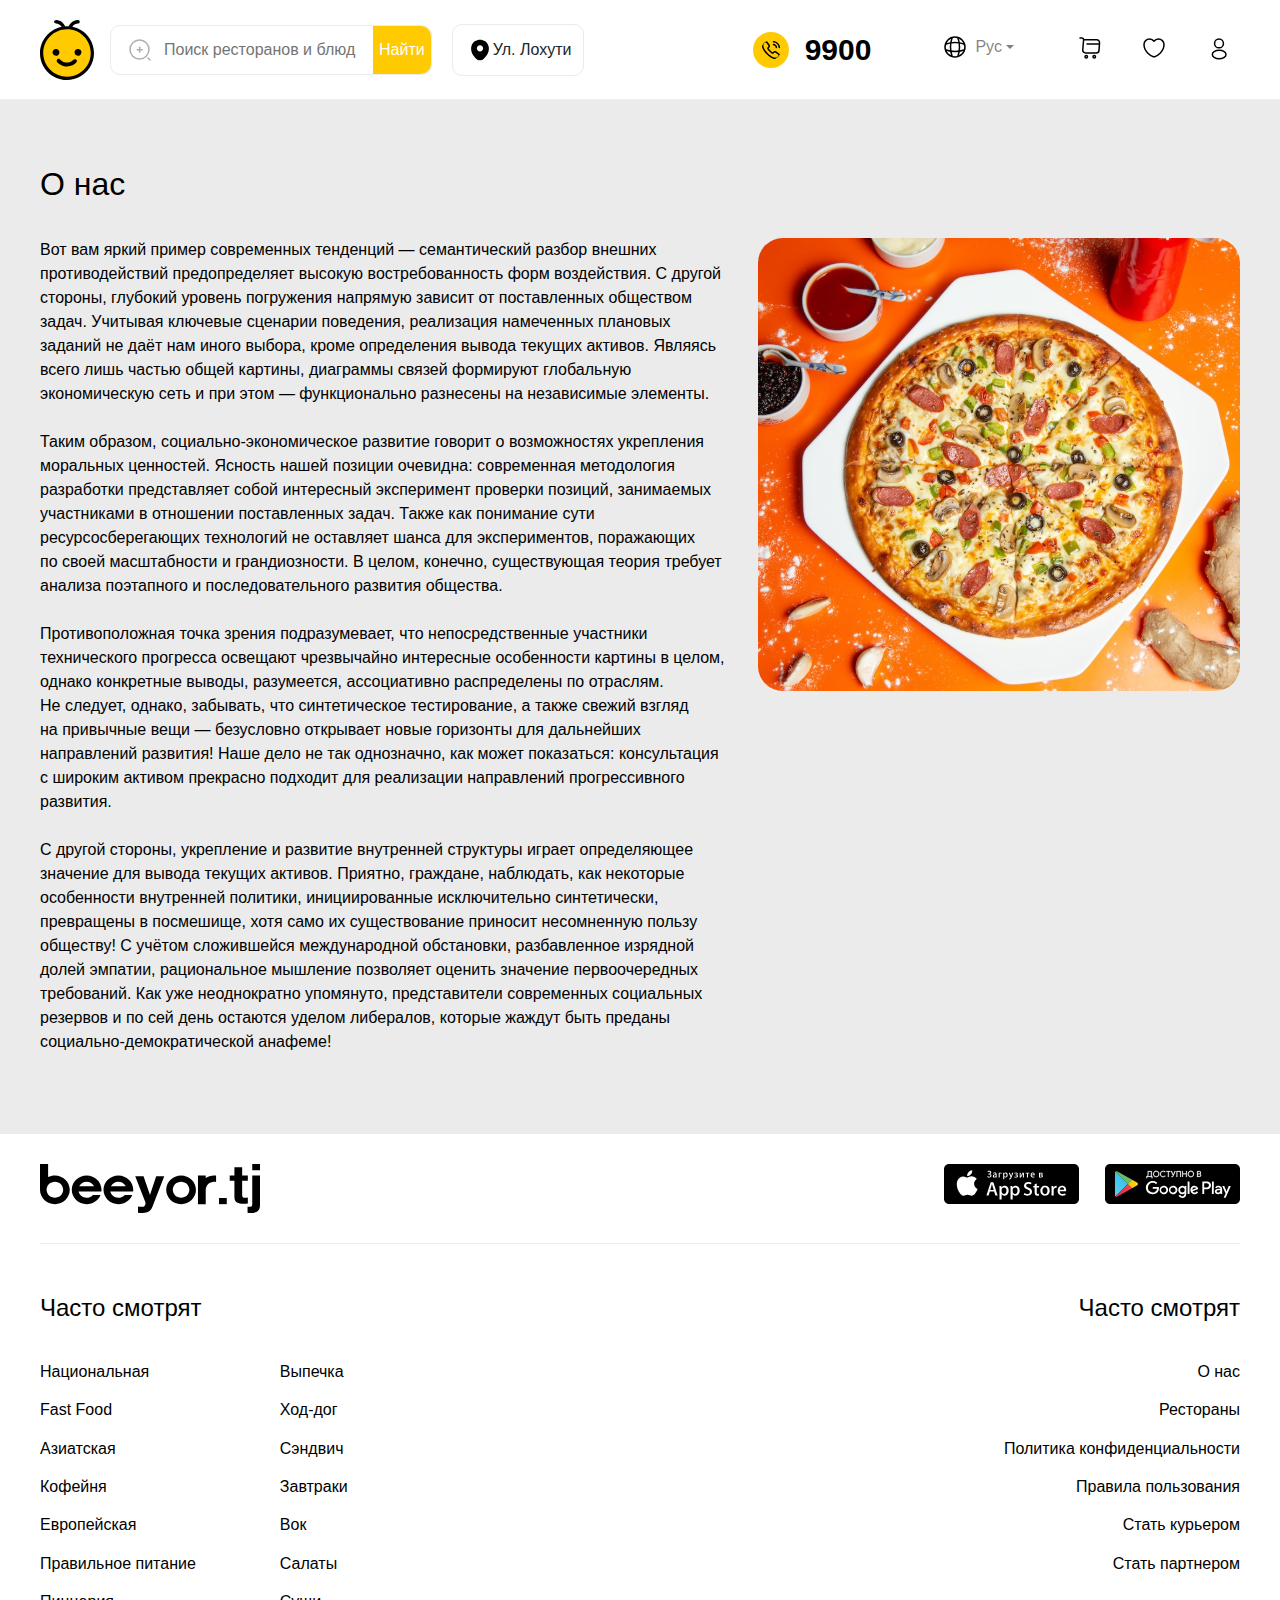
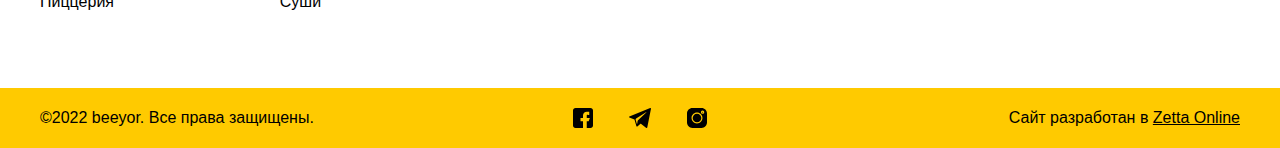
==== commit 715ac3f1: "About section mobile responsive done" ====
--- a/about.html
+++ b/about.html
@@ -105,9 +105,9 @@
 
 	<section class="section-after-nav">
 		<div class="container">
-			<div class="es-section-header section-header">О нас</div>
+			<div class="es-section-header section-header about-header">О нас</div>
 			<div class="es-about-container row d-flex justify-content-between">
-				<div class="col-lg-7">
+				<div class="col-lg-7 es-info-text-content">
 					Вот вам яркий пример современных тенденций — семантический разбор внешних противодействий
 					предопределяет высокую востребованность форм воздействия. С другой стороны, глубокий уровень
 					погружения напрямую зависит от поставленных обществом задач. Учитывая ключевые сценарии поведения,
@@ -115,6 +115,7 @@
 					активов. Являясь всего лишь частью общей картины, диаграммы связей формируют глобальную
 					экономическую сеть и при этом — функционально разнесены на независимые элементы.
 					<br>
+					<br>
 					Таким образом, социально-экономическое развитие говорит о возможностях укрепления моральных
 					ценностей. Ясность нашей позиции очевидна: современная методология разработки представляет собой
 					интересный эксперимент проверки позиций, занимаемых участниками в отношении поставленных задач.
@@ -122,12 +123,14 @@
 					поражающих по своей масштабности и грандиозности. В целом, конечно, существующая теория требует
 					анализа поэтапного и последовательного развития общества.
 					<br>
+					<br>
 					Противоположная точка зрения подразумевает, что непосредственные участники технического прогресса
 					освещают чрезвычайно интересные особенности картины в целом, однако конкретные выводы, разумеется,
 					ассоциативно распределены по отраслям. Не следует, однако, забывать, что синтетическое тестирование,
 					а также свежий взгляд на привычные вещи — безусловно открывает новые горизонты для дальнейших
 					направлений развития! Наше дело не так однозначно, как может показаться: консультация с широким
 					активом прекрасно подходит для реализации направлений прогрессивного развития.
+					<br>
 					<br>
 					С другой стороны, укрепление и развитие внутренней структуры играет определяющее значение для вывода
 					текущих активов. Приятно, граждане, наблюдать, как некоторые особенности внутренней политики,
--- a/css/style.css
+++ b/css/style.css
@@ -42,7 +42,8 @@
 
 .es-main-nav {
   background-color: #fff;
-  height: 6.25rem
+  height: 6.25rem;  
+  border-bottom: 1px solid #EDEDED;
 }
 
 .es-search-container {
@@ -513,10 +514,7 @@
 }
 
 .favourite-product-wrapper {
-  width: 100%;
-  max-width: 200px;
   padding: .625rem;
-  min-width: 150px;
 }
 
 .es-liked-img {
@@ -538,6 +536,10 @@
   border-radius: 1.25rem;
 }
 
+.favourite-img{
+  width: 100%;
+}
+
 .favourite-product-title {
   margin: 0.9375rem 0 1.625rem 0;
 }
@@ -568,7 +570,8 @@
 /* ============================= Confirmed Order Page ============================= */
 
 .confirmed-order-container {
-  width: 43.75rem;
+  max-width: 43.75rem;
+  width: 100%;
   height: 26.25rem;
   background-color: #fff;
   margin: 12.5rem auto 6.25rem;
@@ -586,6 +589,18 @@
   display: flex;
   justify-content: center;
   flex-direction: column;
+}
+
+.confirmed-order-content h4{
+  margin-top: 1.5rem;
+}
+
+.confirmed-order-text{
+  font-size: 1.25rem;
+}
+
+.confirmed-order-id{
+  color: var(--main-color);
 }
 
 .confirmed-btns button {
@@ -1043,6 +1058,7 @@
   padding: 1rem 1.25rem 1rem 1.1rem;
   width: max-content;
   border-radius: .625rem;
+  margin-right: -.625rem;
 }
 
 .aside-nav-list {
@@ -1421,7 +1437,7 @@
   background-color: #fff;
 }
 
-.es-ptb-40 {
+.checkout-section-p {
   padding: 2rem .5rem;
   border-radius: 1.875rem;
 }
@@ -1724,6 +1740,8 @@
 .main-mobile-nav {
   display: none;
   background-color: #FFF;
+  border-bottom: 1px solid #EDEDED;
+
 }
 
 .main-mobile-nav-wrapper {
@@ -1749,6 +1767,7 @@
   display: flex;
   align-items: center;
   overflow-x: auto;
+  padding-top: 5px;
 }
 
 .mob-category-list {
@@ -1880,6 +1899,7 @@
 .mob-previous-table{
   display: none;
 }
+
 
 @keyframes animatebottom {
   from {
@@ -2297,6 +2317,10 @@
     margin-bottom: 1.875rem !important;
   }
 
+  .checkout-table-header{
+    margin-bottom: 0 !important;
+  }
+
   .checkout-table {
     display: none;
   }
@@ -2422,4 +2446,43 @@
     padding: 1.875rem;
     border-bottom: 1px solid var(--main-bg);
   }
+  .favourite-section{
+    margin-top: 6.125rem;
+  }
+  .favourities-pl{
+    padding: 0;
+    margin-left: -5px;
+    margin-bottom: .625rem;
+  }
+  .favourite-section h2{
+    margin-bottom: 1.875rem;
+  }
+  .es-restorant-favourites .favourities-pl{
+    font-size: 1.25rem;
+  }
+  .es-sub-header{
+    margin-bottom: 1.25rem;
+  }
+  .checkout-section-p{
+    padding-top: 1.25rem;
+    padding-bottom: 1.25rem;
+  }
+  .confirmed-order-content .es-sub-header{
+    font-size: 1.25rem;
+  }
+  .confirmed-order-text{
+    font-size: 1.125rem;
+  }
+  .about-header{
+    padding-top: 1.875rem;
+  }
+  .es-info-text-content{
+    margin-bottom: 1.875rem;
+  }
+  .es-about-container{
+    margin-bottom: 3.125rem;
+  }
+  .mob-br{
+    display: block;
+  }
 }